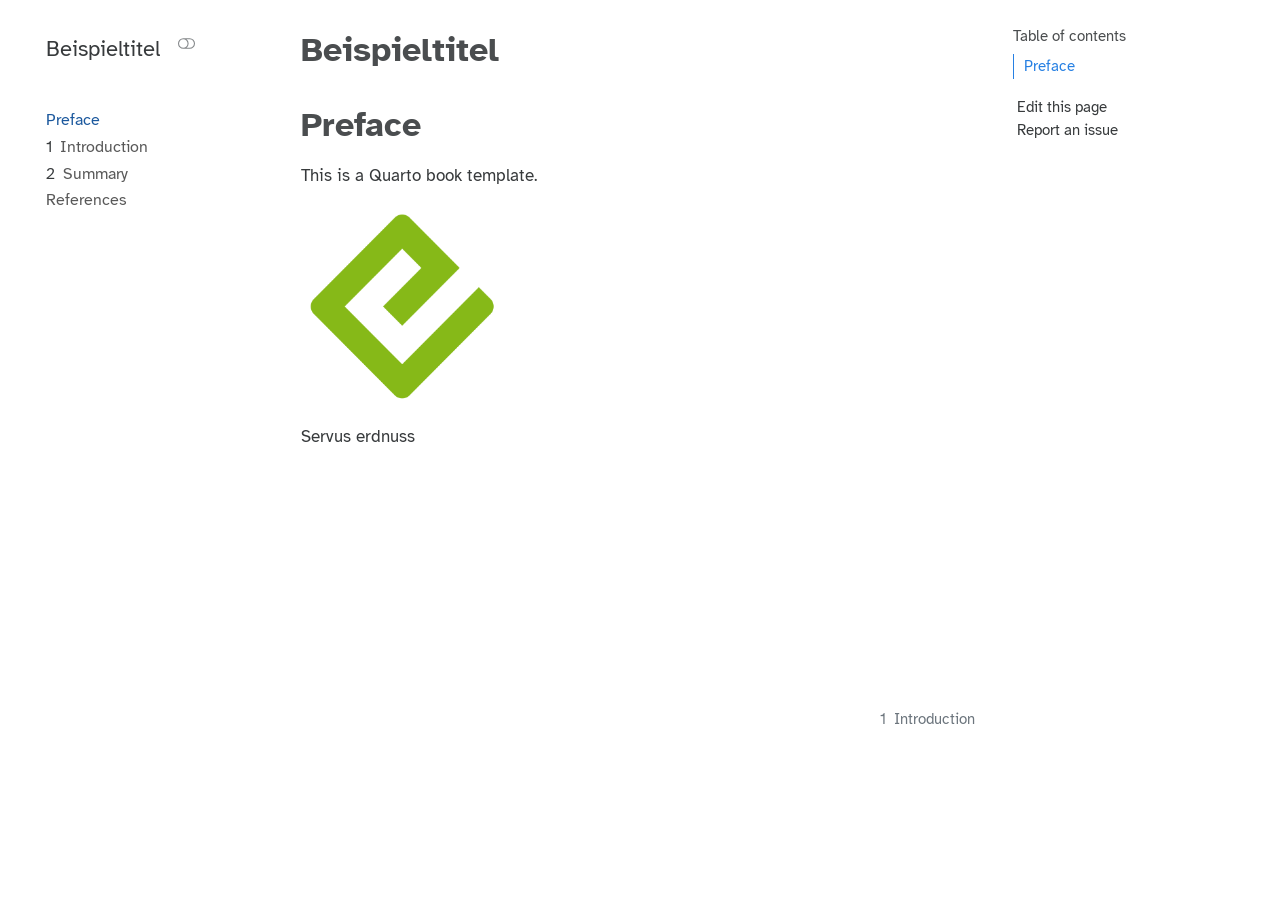
==== index.html @ 19c323f2 "Built site for gh-pages" ====
<!DOCTYPE html>
<html xmlns="http://www.w3.org/1999/xhtml" lang="en" xml:lang="en"><head>

<meta charset="utf-8">
<meta name="generator" content="quarto-1.3.450">

<meta name="viewport" content="width=device-width, initial-scale=1.0, user-scalable=yes">


<title>Beispieltitel</title>
<style>
code{white-space: pre-wrap;}
span.smallcaps{font-variant: small-caps;}
div.columns{display: flex; gap: min(4vw, 1.5em);}
div.column{flex: auto; overflow-x: auto;}
div.hanging-indent{margin-left: 1.5em; text-indent: -1.5em;}
ul.task-list{list-style: none;}
ul.task-list li input[type="checkbox"] {
  width: 0.8em;
  margin: 0 0.8em 0.2em -1em; /* quarto-specific, see https://github.com/quarto-dev/quarto-cli/issues/4556 */ 
  vertical-align: middle;
}
</style>


<script src="site_libs/quarto-nav/quarto-nav.js"></script>
<script src="site_libs/quarto-nav/headroom.min.js"></script>
<script src="site_libs/clipboard/clipboard.min.js"></script>
<script src="site_libs/quarto-search/autocomplete.umd.js"></script>
<script src="site_libs/quarto-search/fuse.min.js"></script>
<script src="site_libs/quarto-search/quarto-search.js"></script>
<meta name="quarto:offset" content="./">
<link href="./intro.html" rel="next">
<link href=".//images/logo.png" rel="icon" type="image/png">
<script src="site_libs/quarto-html/quarto.js"></script>
<script src="site_libs/quarto-html/popper.min.js"></script>
<script src="site_libs/quarto-html/tippy.umd.min.js"></script>
<script src="site_libs/quarto-html/anchor.min.js"></script>
<link href="site_libs/quarto-html/tippy.css" rel="stylesheet">
<link href="site_libs/quarto-html/quarto-syntax-highlighting.css" rel="stylesheet" class="quarto-color-scheme" id="quarto-text-highlighting-styles">
<link href="site_libs/quarto-html/quarto-syntax-highlighting-dark.css" rel="prefetch" class="quarto-color-scheme quarto-color-alternate" id="quarto-text-highlighting-styles">
<script src="site_libs/bootstrap/bootstrap.min.js"></script>
<link href="site_libs/bootstrap/bootstrap-icons.css" rel="stylesheet">
<link href="site_libs/bootstrap/bootstrap.min.css" rel="stylesheet" class="quarto-color-scheme" id="quarto-bootstrap" data-mode="light">
<link href="site_libs/bootstrap/bootstrap-dark.min.css" rel="prefetch" class="quarto-color-scheme quarto-color-alternate" id="quarto-bootstrap" data-mode="dark">
<script id="quarto-search-options" type="application/json">{
  "location": "sidebar",
  "copy-button": false,
  "collapse-after": 3,
  "panel-placement": "start",
  "type": "overlay",
  "limit": 20,
  "language": {
    "search-no-results-text": "No results",
    "search-matching-documents-text": "matching documents",
    "search-copy-link-title": "Copy link to search",
    "search-hide-matches-text": "Hide additional matches",
    "search-more-match-text": "more match in this document",
    "search-more-matches-text": "more matches in this document",
    "search-clear-button-title": "Clear",
    "search-detached-cancel-button-title": "Cancel",
    "search-submit-button-title": "Submit",
    "search-label": "Search"
  }
}</script>


<meta property="og:title" content="Beispieltitel">
<meta property="og:description" content="">
<meta property="og:image" content="https://laurenzbrahner.github.io/DST-Documentation/images/logo.png">
<meta property="og:site-name" content="Beispieltitel">
<meta property="og:image:height" content="1185">
<meta property="og:image:width" content="1196">
</head>

<body class="nav-sidebar floating">

<div id="quarto-search-results"></div>
  <header id="quarto-header" class="headroom fixed-top">
  <nav class="quarto-secondary-nav">
    <div class="container-fluid d-flex">
      <button type="button" class="quarto-btn-toggle btn" data-bs-toggle="collapse" data-bs-target="#quarto-sidebar,#quarto-sidebar-glass" aria-controls="quarto-sidebar" aria-expanded="false" aria-label="Toggle sidebar navigation" onclick="if (window.quartoToggleHeadroom) { window.quartoToggleHeadroom(); }">
        <i class="bi bi-layout-text-sidebar-reverse"></i>
      </button>
      <nav class="quarto-page-breadcrumbs" aria-label="breadcrumb"><ol class="breadcrumb"><li class="breadcrumb-item"><a href="./index.html">Preface</a></li></ol></nav>
      <a class="flex-grow-1" role="button" data-bs-toggle="collapse" data-bs-target="#quarto-sidebar,#quarto-sidebar-glass" aria-controls="quarto-sidebar" aria-expanded="false" aria-label="Toggle sidebar navigation" onclick="if (window.quartoToggleHeadroom) { window.quartoToggleHeadroom(); }">      
      </a>
      <button type="button" class="btn quarto-search-button" aria-label="" onclick="window.quartoOpenSearch();">
        <i class="bi bi-search"></i>
      </button>
    </div>
  </nav>
</header>
<!-- content -->
<div id="quarto-content" class="quarto-container page-columns page-rows-contents page-layout-article">
<!-- sidebar -->
  <nav id="quarto-sidebar" class="sidebar collapse collapse-horizontal sidebar-navigation floating overflow-auto">
    <div class="pt-lg-2 mt-2 text-left sidebar-header">
    <div class="sidebar-title mb-0 py-0">
      <a href="./">Beispieltitel</a> 
        <div class="sidebar-tools-main">
    <a href="https://github.com/laurenzbrahner/DST-Documentation" rel="" title="Source Code" class="quarto-navigation-tool px-1" aria-label="Source Code"><i class="bi bi-github"></i></a>
  <a href="" class="quarto-color-scheme-toggle quarto-navigation-tool  px-1" onclick="window.quartoToggleColorScheme(); return false;" title="Toggle dark mode"><i class="bi"></i></a>
</div>
    </div>
      </div>
        <div class="mt-2 flex-shrink-0 align-items-center">
        <div class="sidebar-search">
        <div id="quarto-search" class="" title="Search"></div>
        </div>
        </div>
    <div class="sidebar-menu-container"> 
    <ul class="list-unstyled mt-1">
        <li class="sidebar-item">
  <div class="sidebar-item-container"> 
  <a href="./index.html" class="sidebar-item-text sidebar-link active">
 <span class="menu-text">Preface</span></a>
  </div>
</li>
        <li class="sidebar-item">
  <div class="sidebar-item-container"> 
  <a href="./intro.html" class="sidebar-item-text sidebar-link">
 <span class="menu-text"><span class="chapter-number">1</span>&nbsp; <span class="chapter-title">Introduction</span></span></a>
  </div>
</li>
        <li class="sidebar-item">
  <div class="sidebar-item-container"> 
  <a href="./summary.html" class="sidebar-item-text sidebar-link">
 <span class="menu-text"><span class="chapter-number">2</span>&nbsp; <span class="chapter-title">Summary</span></span></a>
  </div>
</li>
        <li class="sidebar-item">
  <div class="sidebar-item-container"> 
  <a href="./references.html" class="sidebar-item-text sidebar-link">
 <span class="menu-text">References</span></a>
  </div>
</li>
    </ul>
    </div>
</nav>
<div id="quarto-sidebar-glass" data-bs-toggle="collapse" data-bs-target="#quarto-sidebar,#quarto-sidebar-glass"></div>
<!-- margin-sidebar -->
    <div id="quarto-margin-sidebar" class="sidebar margin-sidebar">
        <nav id="TOC" role="doc-toc" class="toc-active">
    <h2 id="toc-title">Table of contents</h2>
   
  <ul>
  <li><a href="#preface" id="toc-preface" class="nav-link active" data-scroll-target="#preface">Preface</a></li>
  </ul>
<div class="toc-actions"><div><i class="bi bi-github"></i></div><div class="action-links"><p><a href="https://github.com/laurenzbrahner/DST-Documentation/edit/main/index.qmd" class="toc-action">Edit this page</a></p><p><a href="https://github.com/laurenzbrahner/DST-Documentation/issues/new" class="toc-action">Report an issue</a></p></div></div></nav>
    </div>
<!-- main -->
<main class="content" id="quarto-document-content">

<header id="title-block-header" class="quarto-title-block default">
<div class="quarto-title">
<h1 class="title">Beispieltitel</h1>
</div>



<div class="quarto-title-meta">

    
  
    
  </div>
  

</header>

<section id="preface" class="level1 unnumbered">
<h1 class="unnumbered">Preface</h1>
<p>This is a Quarto book template.</p>
<p><img src="images/logo.png" class="img-fluid" style="width:30.0%"></p>
<p>Servus erdnuss</p>


</section>

</main> <!-- /main -->
<script id="quarto-html-after-body" type="application/javascript">
window.document.addEventListener("DOMContentLoaded", function (event) {
  const toggleBodyColorMode = (bsSheetEl) => {
    const mode = bsSheetEl.getAttribute("data-mode");
    const bodyEl = window.document.querySelector("body");
    if (mode === "dark") {
      bodyEl.classList.add("quarto-dark");
      bodyEl.classList.remove("quarto-light");
    } else {
      bodyEl.classList.add("quarto-light");
      bodyEl.classList.remove("quarto-dark");
    }
  }
  const toggleBodyColorPrimary = () => {
    const bsSheetEl = window.document.querySelector("link#quarto-bootstrap");
    if (bsSheetEl) {
      toggleBodyColorMode(bsSheetEl);
    }
  }
  toggleBodyColorPrimary();  
  const disableStylesheet = (stylesheets) => {
    for (let i=0; i < stylesheets.length; i++) {
      const stylesheet = stylesheets[i];
      stylesheet.rel = 'prefetch';
    }
  }
  const enableStylesheet = (stylesheets) => {
    for (let i=0; i < stylesheets.length; i++) {
      const stylesheet = stylesheets[i];
      stylesheet.rel = 'stylesheet';
    }
  }
  const manageTransitions = (selector, allowTransitions) => {
    const els = window.document.querySelectorAll(selector);
    for (let i=0; i < els.length; i++) {
      const el = els[i];
      if (allowTransitions) {
        el.classList.remove('notransition');
      } else {
        el.classList.add('notransition');
      }
    }
  }
  const toggleColorMode = (alternate) => {
    // Switch the stylesheets
    const alternateStylesheets = window.document.querySelectorAll('link.quarto-color-scheme.quarto-color-alternate');
    manageTransitions('#quarto-margin-sidebar .nav-link', false);
    if (alternate) {
      enableStylesheet(alternateStylesheets);
      for (const sheetNode of alternateStylesheets) {
        if (sheetNode.id === "quarto-bootstrap") {
          toggleBodyColorMode(sheetNode);
        }
      }
    } else {
      disableStylesheet(alternateStylesheets);
      toggleBodyColorPrimary();
    }
    manageTransitions('#quarto-margin-sidebar .nav-link', true);
    // Switch the toggles
    const toggles = window.document.querySelectorAll('.quarto-color-scheme-toggle');
    for (let i=0; i < toggles.length; i++) {
      const toggle = toggles[i];
      if (toggle) {
        if (alternate) {
          toggle.classList.add("alternate");     
        } else {
          toggle.classList.remove("alternate");
        }
      }
    }
    // Hack to workaround the fact that safari doesn't
    // properly recolor the scrollbar when toggling (#1455)
    if (navigator.userAgent.indexOf('Safari') > 0 && navigator.userAgent.indexOf('Chrome') == -1) {
      manageTransitions("body", false);
      window.scrollTo(0, 1);
      setTimeout(() => {
        window.scrollTo(0, 0);
        manageTransitions("body", true);
      }, 40);  
    }
  }
  const isFileUrl = () => { 
    return window.location.protocol === 'file:';
  }
  const hasAlternateSentinel = () => {  
    let styleSentinel = getColorSchemeSentinel();
    if (styleSentinel !== null) {
      return styleSentinel === "alternate";
    } else {
      return false;
    }
  }
  const setStyleSentinel = (alternate) => {
    const value = alternate ? "alternate" : "default";
    if (!isFileUrl()) {
      window.localStorage.setItem("quarto-color-scheme", value);
    } else {
      localAlternateSentinel = value;
    }
  }
  const getColorSchemeSentinel = () => {
    if (!isFileUrl()) {
      const storageValue = window.localStorage.getItem("quarto-color-scheme");
      return storageValue != null ? storageValue : localAlternateSentinel;
    } else {
      return localAlternateSentinel;
    }
  }
  let localAlternateSentinel = 'default';
  // Dark / light mode switch
  window.quartoToggleColorScheme = () => {
    // Read the current dark / light value 
    let toAlternate = !hasAlternateSentinel();
    toggleColorMode(toAlternate);
    setStyleSentinel(toAlternate);
  };
  // Ensure there is a toggle, if there isn't float one in the top right
  if (window.document.querySelector('.quarto-color-scheme-toggle') === null) {
    const a = window.document.createElement('a');
    a.classList.add('top-right');
    a.classList.add('quarto-color-scheme-toggle');
    a.href = "";
    a.onclick = function() { try { window.quartoToggleColorScheme(); } catch {} return false; };
    const i = window.document.createElement("i");
    i.classList.add('bi');
    a.appendChild(i);
    window.document.body.appendChild(a);
  }
  // Switch to dark mode if need be
  if (hasAlternateSentinel()) {
    toggleColorMode(true);
  } else {
    toggleColorMode(false);
  }
  const icon = "";
  const anchorJS = new window.AnchorJS();
  anchorJS.options = {
    placement: 'right',
    icon: icon
  };
  anchorJS.add('.anchored');
  const isCodeAnnotation = (el) => {
    for (const clz of el.classList) {
      if (clz.startsWith('code-annotation-')) {                     
        return true;
      }
    }
    return false;
  }
  const clipboard = new window.ClipboardJS('.code-copy-button', {
    text: function(trigger) {
      const codeEl = trigger.previousElementSibling.cloneNode(true);
      for (const childEl of codeEl.children) {
        if (isCodeAnnotation(childEl)) {
          childEl.remove();
        }
      }
      return codeEl.innerText;
    }
  });
  clipboard.on('success', function(e) {
    // button target
    const button = e.trigger;
    // don't keep focus
    button.blur();
    // flash "checked"
    button.classList.add('code-copy-button-checked');
    var currentTitle = button.getAttribute("title");
    button.setAttribute("title", "Copied!");
    let tooltip;
    if (window.bootstrap) {
      button.setAttribute("data-bs-toggle", "tooltip");
      button.setAttribute("data-bs-placement", "left");
      button.setAttribute("data-bs-title", "Copied!");
      tooltip = new bootstrap.Tooltip(button, 
        { trigger: "manual", 
          customClass: "code-copy-button-tooltip",
          offset: [0, -8]});
      tooltip.show();    
    }
    setTimeout(function() {
      if (tooltip) {
        tooltip.hide();
        button.removeAttribute("data-bs-title");
        button.removeAttribute("data-bs-toggle");
        button.removeAttribute("data-bs-placement");
      }
      button.setAttribute("title", currentTitle);
      button.classList.remove('code-copy-button-checked');
    }, 1000);
    // clear code selection
    e.clearSelection();
  });
  function tippyHover(el, contentFn) {
    const config = {
      allowHTML: true,
      content: contentFn,
      maxWidth: 500,
      delay: 100,
      arrow: false,
      appendTo: function(el) {
          return el.parentElement;
      },
      interactive: true,
      interactiveBorder: 10,
      theme: 'quarto',
      placement: 'bottom-start'
    };
    window.tippy(el, config); 
  }
  const noterefs = window.document.querySelectorAll('a[role="doc-noteref"]');
  for (var i=0; i<noterefs.length; i++) {
    const ref = noterefs[i];
    tippyHover(ref, function() {
      // use id or data attribute instead here
      let href = ref.getAttribute('data-footnote-href') || ref.getAttribute('href');
      try { href = new URL(href).hash; } catch {}
      const id = href.replace(/^#\/?/, "");
      const note = window.document.getElementById(id);
      return note.innerHTML;
    });
  }
      let selectedAnnoteEl;
      const selectorForAnnotation = ( cell, annotation) => {
        let cellAttr = 'data-code-cell="' + cell + '"';
        let lineAttr = 'data-code-annotation="' +  annotation + '"';
        const selector = 'span[' + cellAttr + '][' + lineAttr + ']';
        return selector;
      }
      const selectCodeLines = (annoteEl) => {
        const doc = window.document;
        const targetCell = annoteEl.getAttribute("data-target-cell");
        const targetAnnotation = annoteEl.getAttribute("data-target-annotation");
        const annoteSpan = window.document.querySelector(selectorForAnnotation(targetCell, targetAnnotation));
        const lines = annoteSpan.getAttribute("data-code-lines").split(",");
        const lineIds = lines.map((line) => {
          return targetCell + "-" + line;
        })
        let top = null;
        let height = null;
        let parent = null;
        if (lineIds.length > 0) {
            //compute the position of the single el (top and bottom and make a div)
            const el = window.document.getElementById(lineIds[0]);
            top = el.offsetTop;
            height = el.offsetHeight;
            parent = el.parentElement.parentElement;
          if (lineIds.length > 1) {
            const lastEl = window.document.getElementById(lineIds[lineIds.length - 1]);
            const bottom = lastEl.offsetTop + lastEl.offsetHeight;
            height = bottom - top;
          }
          if (top !== null && height !== null && parent !== null) {
            // cook up a div (if necessary) and position it 
            let div = window.document.getElementById("code-annotation-line-highlight");
            if (div === null) {
              div = window.document.createElement("div");
              div.setAttribute("id", "code-annotation-line-highlight");
              div.style.position = 'absolute';
              parent.appendChild(div);
            }
            div.style.top = top - 2 + "px";
            div.style.height = height + 4 + "px";
            let gutterDiv = window.document.getElementById("code-annotation-line-highlight-gutter");
            if (gutterDiv === null) {
              gutterDiv = window.document.createElement("div");
              gutterDiv.setAttribute("id", "code-annotation-line-highlight-gutter");
              gutterDiv.style.position = 'absolute';
              const codeCell = window.document.getElementById(targetCell);
              const gutter = codeCell.querySelector('.code-annotation-gutter');
              gutter.appendChild(gutterDiv);
            }
            gutterDiv.style.top = top - 2 + "px";
            gutterDiv.style.height = height + 4 + "px";
          }
          selectedAnnoteEl = annoteEl;
        }
      };
      const unselectCodeLines = () => {
        const elementsIds = ["code-annotation-line-highlight", "code-annotation-line-highlight-gutter"];
        elementsIds.forEach((elId) => {
          const div = window.document.getElementById(elId);
          if (div) {
            div.remove();
          }
        });
        selectedAnnoteEl = undefined;
      };
      // Attach click handler to the DT
      const annoteDls = window.document.querySelectorAll('dt[data-target-cell]');
      for (const annoteDlNode of annoteDls) {
        annoteDlNode.addEventListener('click', (event) => {
          const clickedEl = event.target;
          if (clickedEl !== selectedAnnoteEl) {
            unselectCodeLines();
            const activeEl = window.document.querySelector('dt[data-target-cell].code-annotation-active');
            if (activeEl) {
              activeEl.classList.remove('code-annotation-active');
            }
            selectCodeLines(clickedEl);
            clickedEl.classList.add('code-annotation-active');
          } else {
            // Unselect the line
            unselectCodeLines();
            clickedEl.classList.remove('code-annotation-active');
          }
        });
      }
  const findCites = (el) => {
    const parentEl = el.parentElement;
    if (parentEl) {
      const cites = parentEl.dataset.cites;
      if (cites) {
        return {
          el,
          cites: cites.split(' ')
        };
      } else {
        return findCites(el.parentElement)
      }
    } else {
      return undefined;
    }
  };
  var bibliorefs = window.document.querySelectorAll('a[role="doc-biblioref"]');
  for (var i=0; i<bibliorefs.length; i++) {
    const ref = bibliorefs[i];
    const citeInfo = findCites(ref);
    if (citeInfo) {
      tippyHover(citeInfo.el, function() {
        var popup = window.document.createElement('div');
        citeInfo.cites.forEach(function(cite) {
          var citeDiv = window.document.createElement('div');
          citeDiv.classList.add('hanging-indent');
          citeDiv.classList.add('csl-entry');
          var biblioDiv = window.document.getElementById('ref-' + cite);
          if (biblioDiv) {
            citeDiv.innerHTML = biblioDiv.innerHTML;
          }
          popup.appendChild(citeDiv);
        });
        return popup.innerHTML;
      });
    }
  }
});
</script>
<nav class="page-navigation">
  <div class="nav-page nav-page-previous">
  </div>
  <div class="nav-page nav-page-next">
      <a href="./intro.html" class="pagination-link">
        <span class="nav-page-text"><span class="chapter-number">1</span>&nbsp; <span class="chapter-title">Introduction</span></span> <i class="bi bi-arrow-right-short"></i>
      </a>
  </div>
</nav>
</div> <!-- /content -->



</body></html>
---- site_libs/quarto-html/tippy.css ----
.tippy-box[data-animation=fade][data-state=hidden]{opacity:0}[data-tippy-root]{max-width:calc(100vw - 10px)}.tippy-box{position:relative;background-color:#333;color:#fff;border-radius:4px;font-size:14px;line-height:1.4;white-space:normal;outline:0;transition-property:transform,visibility,opacity}.tippy-box[data-placement^=top]>.tippy-arrow{bottom:0}.tippy-box[data-placement^=top]>.tippy-arrow:before{bottom:-7px;left:0;border-width:8px 8px 0;border-top-color:initial;transform-origin:center top}.tippy-box[data-placement^=bottom]>.tippy-arrow{top:0}.tippy-box[data-placement^=bottom]>.tippy-arrow:before{top:-7px;left:0;border-width:0 8px 8px;border-bottom-color:initial;transform-origin:center bottom}.tippy-box[data-placement^=left]>.tippy-arrow{right:0}.tippy-box[data-placement^=left]>.tippy-arrow:before{border-width:8px 0 8px 8px;border-left-color:initial;right:-7px;transform-origin:center left}.tippy-box[data-placement^=right]>.tippy-arrow{left:0}.tippy-box[data-placement^=right]>.tippy-arrow:before{left:-7px;border-width:8px 8px 8px 0;border-right-color:initial;transform-origin:center right}.tippy-box[data-inertia][data-state=visible]{transition-timing-function:cubic-bezier(.54,1.5,.38,1.11)}.tippy-arrow{width:16px;height:16px;color:#333}.tippy-arrow:before{content:"";position:absolute;border-color:transparent;border-style:solid}.tippy-content{position:relative;padding:5px 9px;z-index:1}
---- site_libs/quarto-html/quarto-syntax-highlighting.css ----
/* quarto syntax highlight colors */
:root {
  --quarto-hl-ot-color: #003B4F;
  --quarto-hl-at-color: #657422;
  --quarto-hl-ss-color: #20794D;
  --quarto-hl-an-color: #5E5E5E;
  --quarto-hl-fu-color: #4758AB;
  --quarto-hl-st-color: #20794D;
  --quarto-hl-cf-color: #003B4F;
  --quarto-hl-op-color: #5E5E5E;
  --quarto-hl-er-color: #AD0000;
  --quarto-hl-bn-color: #AD0000;
  --quarto-hl-al-color: #AD0000;
  --quarto-hl-va-color: #111111;
  --quarto-hl-bu-color: inherit;
  --quarto-hl-ex-color: inherit;
  --quarto-hl-pp-color: #AD0000;
  --quarto-hl-in-color: #5E5E5E;
  --quarto-hl-vs-color: #20794D;
  --quarto-hl-wa-color: #5E5E5E;
  --quarto-hl-do-color: #5E5E5E;
  --quarto-hl-im-color: #00769E;
  --quarto-hl-ch-color: #20794D;
  --quarto-hl-dt-color: #AD0000;
  --quarto-hl-fl-color: #AD0000;
  --quarto-hl-co-color: #5E5E5E;
  --quarto-hl-cv-color: #5E5E5E;
  --quarto-hl-cn-color: #8f5902;
  --quarto-hl-sc-color: #5E5E5E;
  --quarto-hl-dv-color: #AD0000;
  --quarto-hl-kw-color: #003B4F;
}

/* other quarto variables */
:root {
  --quarto-font-monospace: SFMono-Regular, Menlo, Monaco, Consolas, "Liberation Mono", "Courier New", monospace;
}

pre > code.sourceCode > span {
  color: #003B4F;
}

code span {
  color: #003B4F;
}

code.sourceCode > span {
  color: #003B4F;
}

div.sourceCode,
div.sourceCode pre.sourceCode {
  color: #003B4F;
}

code span.ot {
  color: #003B4F;
  font-style: inherit;
}

code span.at {
  color: #657422;
  font-style: inherit;
}

code span.ss {
  color: #20794D;
  font-style: inherit;
}

code span.an {
  color: #5E5E5E;
  font-style: inherit;
}

code span.fu {
  color: #4758AB;
  font-style: inherit;
}

code span.st {
  color: #20794D;
  font-style: inherit;
}

code span.cf {
  color: #003B4F;
  font-style: inherit;
}

code span.op {
  color: #5E5E5E;
  font-style: inherit;
}

code span.er {
  color: #AD0000;
  font-style: inherit;
}

code span.bn {
  color: #AD0000;
  font-style: inherit;
}

code span.al {
  color: #AD0000;
  font-style: inherit;
}

code span.va {
  color: #111111;
  font-style: inherit;
}

code span.bu {
  font-style: inherit;
}

code span.ex {
  font-style: inherit;
}

code span.pp {
  color: #AD0000;
  font-style: inherit;
}

code span.in {
  color: #5E5E5E;
  font-style: inherit;
}

code span.vs {
  color: #20794D;
  font-style: inherit;
}

code span.wa {
  color: #5E5E5E;
  font-style: italic;
}

code span.do {
  color: #5E5E5E;
  font-style: italic;
}

code span.im {
  color: #00769E;
  font-style: inherit;
}

code span.ch {
  color: #20794D;
  font-style: inherit;
}

code span.dt {
  color: #AD0000;
  font-style: inherit;
}

code span.fl {
  color: #AD0000;
  font-style: inherit;
}

code span.co {
  color: #5E5E5E;
  font-style: inherit;
}

code span.cv {
  color: #5E5E5E;
  font-style: italic;
}

code span.cn {
  color: #8f5902;
  font-style: inherit;
}

code span.sc {
  color: #5E5E5E;
  font-style: inherit;
}

code span.dv {
  color: #AD0000;
  font-style: inherit;
}

code span.kw {
  color: #003B4F;
  font-style: inherit;
}

.prevent-inlining {
  content: "</";
}

/*# sourceMappingURL=debc5d5d77c3f9108843748ff7464032.css.map */
---- site_libs/quarto-html/quarto-syntax-highlighting-dark.css ----
/* quarto syntax highlight colors */
:root {
  --quarto-hl-al-color: #f07178;
  --quarto-hl-an-color: #d4d0ab;
  --quarto-hl-at-color: #00e0e0;
  --quarto-hl-bn-color: #d4d0ab;
  --quarto-hl-bu-color: #abe338;
  --quarto-hl-ch-color: #abe338;
  --quarto-hl-co-color: #f8f8f2;
  --quarto-hl-cv-color: #ffd700;
  --quarto-hl-cn-color: #ffd700;
  --quarto-hl-cf-color: #ffa07a;
  --quarto-hl-dt-color: #ffa07a;
  --quarto-hl-dv-color: #d4d0ab;
  --quarto-hl-do-color: #f8f8f2;
  --quarto-hl-er-color: #f07178;
  --quarto-hl-ex-color: #00e0e0;
  --quarto-hl-fl-color: #d4d0ab;
  --quarto-hl-fu-color: #ffa07a;
  --quarto-hl-im-color: #abe338;
  --quarto-hl-in-color: #d4d0ab;
  --quarto-hl-kw-color: #ffa07a;
  --quarto-hl-op-color: #ffa07a;
  --quarto-hl-ot-color: #00e0e0;
  --quarto-hl-pp-color: #dcc6e0;
  --quarto-hl-re-color: #00e0e0;
  --quarto-hl-sc-color: #abe338;
  --quarto-hl-ss-color: #abe338;
  --quarto-hl-st-color: #abe338;
  --quarto-hl-va-color: #00e0e0;
  --quarto-hl-vs-color: #abe338;
  --quarto-hl-wa-color: #dcc6e0;
}

/* other quarto variables */
:root {
  --quarto-font-monospace: SFMono-Regular, Menlo, Monaco, Consolas, "Liberation Mono", "Courier New", monospace;
}

code span.al {
  background-color: #2a0f15;
  font-weight: bold;
  color: #f07178;
}

code span.an {
  color: #d4d0ab;
}

code span.at {
  color: #00e0e0;
}

code span.bn {
  color: #d4d0ab;
}

code span.bu {
  color: #abe338;
}

code span.ch {
  color: #abe338;
}

code span.co {
  font-style: italic;
  color: #f8f8f2;
}

code span.cv {
  color: #ffd700;
}

code span.cn {
  color: #ffd700;
}

code span.cf {
  font-weight: bold;
  color: #ffa07a;
}

code span.dt {
  color: #ffa07a;
}

code span.dv {
  color: #d4d0ab;
}

code span.do {
  color: #f8f8f2;
}

code span.er {
  color: #f07178;
  text-decoration: underline;
}

code span.ex {
  font-weight: bold;
  color: #00e0e0;
}

code span.fl {
  color: #d4d0ab;
}

code span.fu {
  color: #ffa07a;
}

code span.im {
  color: #abe338;
}

code span.in {
  color: #d4d0ab;
}

code span.kw {
  font-weight: bold;
  color: #ffa07a;
}

pre > code.sourceCode > span {
  color: #f8f8f2;
}

code span {
  color: #f8f8f2;
}

code.sourceCode > span {
  color: #f8f8f2;
}

div.sourceCode,
div.sourceCode pre.sourceCode {
  color: #f8f8f2;
}

code span.op {
  color: #ffa07a;
}

code span.ot {
  color: #00e0e0;
}

code span.pp {
  color: #dcc6e0;
}

code span.re {
  background-color: #f8f8f2;
  color: #00e0e0;
}

code span.sc {
  color: #abe338;
}

code span.ss {
  color: #abe338;
}

code span.st {
  color: #abe338;
}

code span.va {
  color: #00e0e0;
}

code span.vs {
  color: #abe338;
}

code span.wa {
  color: #dcc6e0;
}

.prevent-inlining {
  content: "</";
}

/*# sourceMappingURL=935a306eefa94366c21e1a970dddb765.css.map */
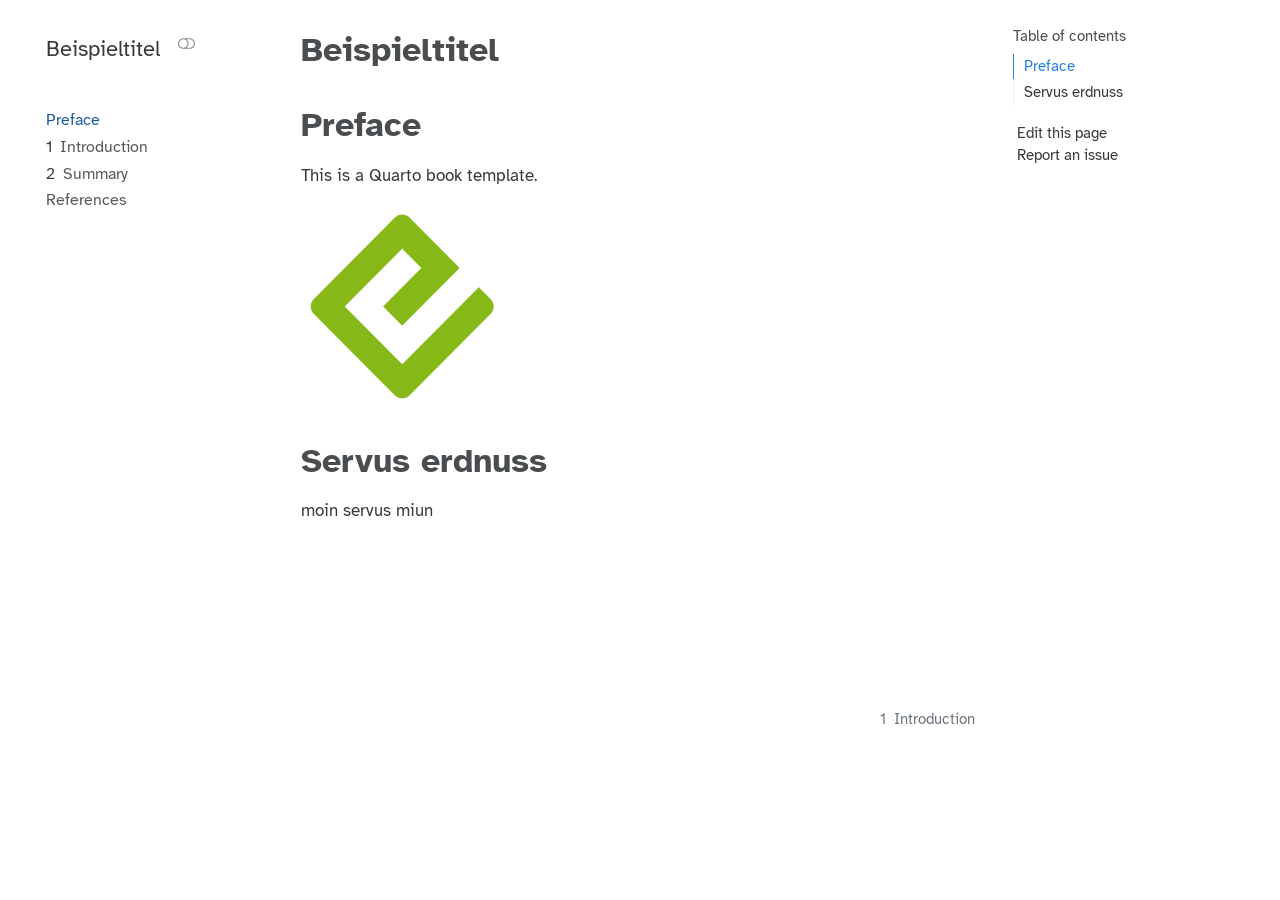
==== commit d8f420c8: "Built site for gh-pages" ====
--- a/index.html
+++ b/index.html
@@ -146,6 +146,7 @@
    
   <ul>
   <li><a href="#preface" id="toc-preface" class="nav-link active" data-scroll-target="#preface">Preface</a></li>
+  <li><a href="#servus-erdnuss" id="toc-servus-erdnuss" class="nav-link" data-scroll-target="#servus-erdnuss">Servus erdnuss</a></li>
   </ul>
 <div class="toc-actions"><div><i class="bi bi-github"></i></div><div class="action-links"><p><a href="https://github.com/laurenzbrahner/DST-Documentation/edit/main/index.qmd" class="toc-action">Edit this page</a></p><p><a href="https://github.com/laurenzbrahner/DST-Documentation/issues/new" class="toc-action">Report an issue</a></p></div></div></nav>
     </div>
@@ -173,7 +174,10 @@
 <h1 class="unnumbered">Preface</h1>
 <p>This is a Quarto book template.</p>
 <p><img src="images/logo.png" class="img-fluid" style="width:30.0%"></p>
-<p>Servus erdnuss</p>
+</section>
+<section id="servus-erdnuss" class="level1">
+<h1>Servus erdnuss</h1>
+<p>moin servus miun</p>
 
 
 </section>
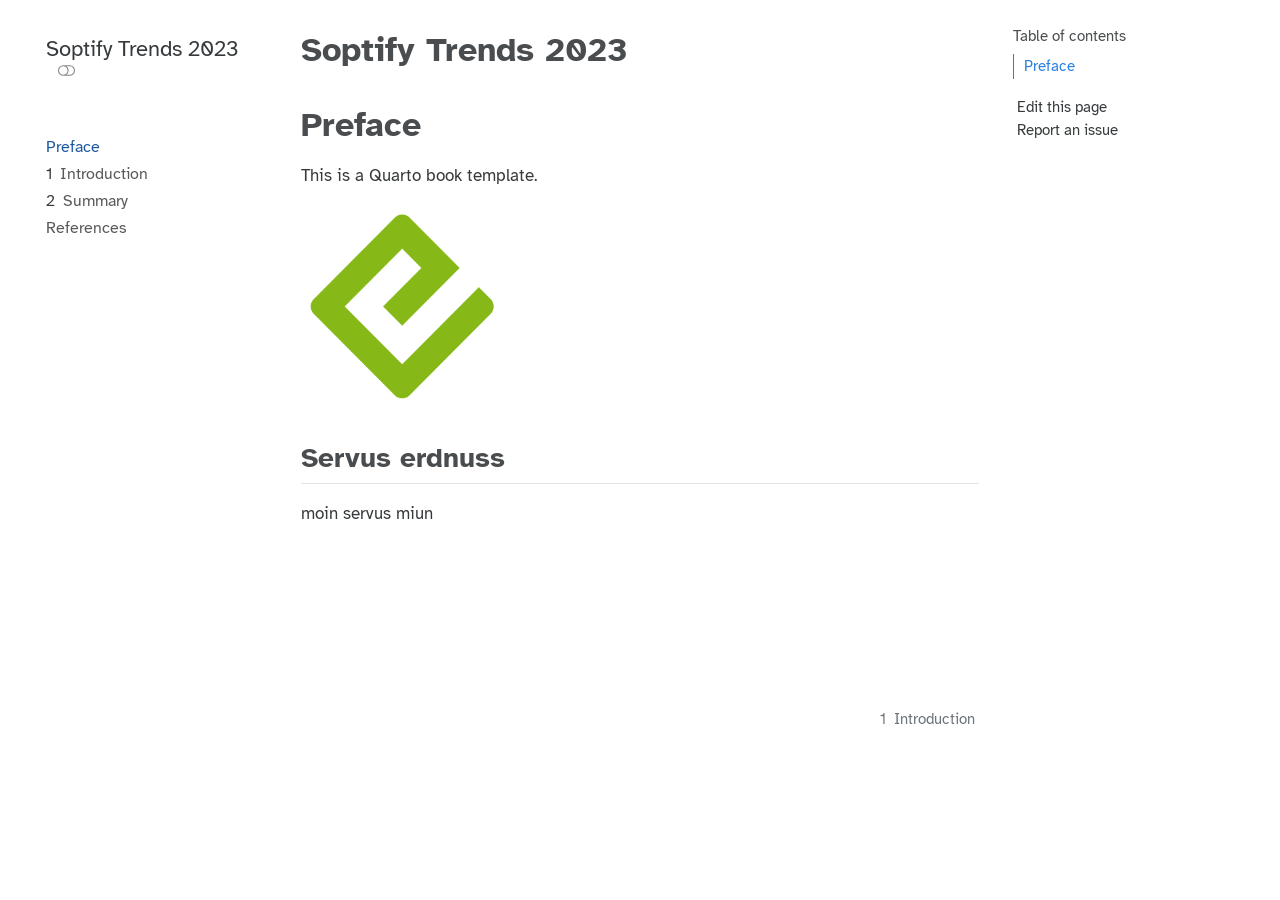
==== commit eb0ad591: "Built site for gh-pages" ====
--- a/index.html
+++ b/index.html
@@ -7,7 +7,7 @@
 <meta name="viewport" content="width=device-width, initial-scale=1.0, user-scalable=yes">
 
 
-<title>Beispieltitel</title>
+<title>Soptify Trends 2023</title>
 <style>
 code{white-space: pre-wrap;}
 span.smallcaps{font-variant: small-caps;}
@@ -65,10 +65,10 @@
 }</script>
 
 
-<meta property="og:title" content="Beispieltitel">
+<meta property="og:title" content="Soptify Trends 2023">
 <meta property="og:description" content="">
 <meta property="og:image" content="https://laurenzbrahner.github.io/DST-Documentation/images/logo.png">
-<meta property="og:site-name" content="Beispieltitel">
+<meta property="og:site-name" content="Soptify Trends 2023">
 <meta property="og:image:height" content="1185">
 <meta property="og:image:width" content="1196">
 </head>
@@ -97,7 +97,7 @@
   <nav id="quarto-sidebar" class="sidebar collapse collapse-horizontal sidebar-navigation floating overflow-auto">
     <div class="pt-lg-2 mt-2 text-left sidebar-header">
     <div class="sidebar-title mb-0 py-0">
-      <a href="./">Beispieltitel</a> 
+      <a href="./">Soptify Trends 2023</a> 
         <div class="sidebar-tools-main">
     <a href="https://github.com/laurenzbrahner/DST-Documentation" rel="" title="Source Code" class="quarto-navigation-tool px-1" aria-label="Source Code"><i class="bi bi-github"></i></a>
   <a href="" class="quarto-color-scheme-toggle quarto-navigation-tool  px-1" onclick="window.quartoToggleColorScheme(); return false;" title="Toggle dark mode"><i class="bi"></i></a>
@@ -145,8 +145,10 @@
     <h2 id="toc-title">Table of contents</h2>
    
   <ul>
-  <li><a href="#preface" id="toc-preface" class="nav-link active" data-scroll-target="#preface">Preface</a></li>
+  <li><a href="#preface" id="toc-preface" class="nav-link active" data-scroll-target="#preface">Preface</a>
+  <ul class="collapse">
   <li><a href="#servus-erdnuss" id="toc-servus-erdnuss" class="nav-link" data-scroll-target="#servus-erdnuss">Servus erdnuss</a></li>
+  </ul></li>
   </ul>
 <div class="toc-actions"><div><i class="bi bi-github"></i></div><div class="action-links"><p><a href="https://github.com/laurenzbrahner/DST-Documentation/edit/main/index.qmd" class="toc-action">Edit this page</a></p><p><a href="https://github.com/laurenzbrahner/DST-Documentation/issues/new" class="toc-action">Report an issue</a></p></div></div></nav>
     </div>
@@ -155,7 +157,7 @@
 
 <header id="title-block-header" class="quarto-title-block default">
 <div class="quarto-title">
-<h1 class="title">Beispieltitel</h1>
+<h1 class="title">Soptify Trends 2023</h1>
 </div>
 
 
@@ -174,12 +176,12 @@
 <h1 class="unnumbered">Preface</h1>
 <p>This is a Quarto book template.</p>
 <p><img src="images/logo.png" class="img-fluid" style="width:30.0%"></p>
+<section id="servus-erdnuss" class="level2">
+<h2 class="anchored" data-anchor-id="servus-erdnuss">Servus erdnuss</h2>
+<p>moin servus miun</p>
+
+
 </section>
-<section id="servus-erdnuss" class="level1">
-<h1>Servus erdnuss</h1>
-<p>moin servus miun</p>
-
-
 </section>
 
 </main> <!-- /main -->
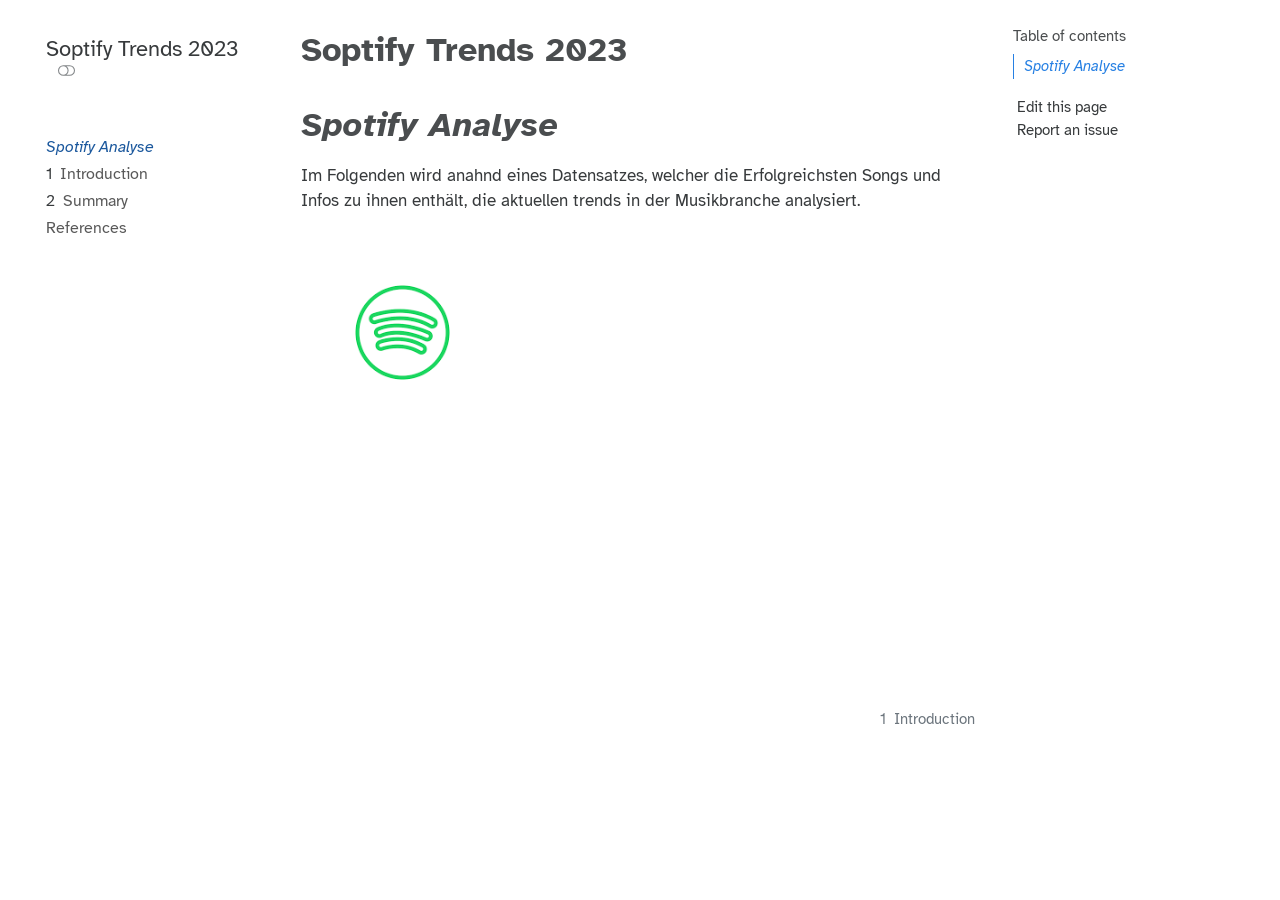
==== commit dcb4b5da: "Built site for gh-pages" ====
--- a/index.html
+++ b/index.html
@@ -67,10 +67,10 @@
 
 <meta property="og:title" content="Soptify Trends 2023">
 <meta property="og:description" content="">
-<meta property="og:image" content="https://laurenzbrahner.github.io/DST-Documentation/images/logo.png">
+<meta property="og:image" content="https://laurenzbrahner.github.io/DST-Documentation/images/spotify_logo.png">
 <meta property="og:site-name" content="Soptify Trends 2023">
-<meta property="og:image:height" content="1185">
-<meta property="og:image:width" content="1196">
+<meta property="og:image:height" content="225">
+<meta property="og:image:width" content="225">
 </head>
 
 <body class="nav-sidebar floating">
@@ -82,7 +82,7 @@
       <button type="button" class="quarto-btn-toggle btn" data-bs-toggle="collapse" data-bs-target="#quarto-sidebar,#quarto-sidebar-glass" aria-controls="quarto-sidebar" aria-expanded="false" aria-label="Toggle sidebar navigation" onclick="if (window.quartoToggleHeadroom) { window.quartoToggleHeadroom(); }">
         <i class="bi bi-layout-text-sidebar-reverse"></i>
       </button>
-      <nav class="quarto-page-breadcrumbs" aria-label="breadcrumb"><ol class="breadcrumb"><li class="breadcrumb-item"><a href="./index.html">Preface</a></li></ol></nav>
+      <nav class="quarto-page-breadcrumbs" aria-label="breadcrumb"><ol class="breadcrumb"><li class="breadcrumb-item"><a href="./index.html"><em>Spotify Analyse</em></a></li></ol></nav>
       <a class="flex-grow-1" role="button" data-bs-toggle="collapse" data-bs-target="#quarto-sidebar,#quarto-sidebar-glass" aria-controls="quarto-sidebar" aria-expanded="false" aria-label="Toggle sidebar navigation" onclick="if (window.quartoToggleHeadroom) { window.quartoToggleHeadroom(); }">      
       </a>
       <button type="button" class="btn quarto-search-button" aria-label="" onclick="window.quartoOpenSearch();">
@@ -114,7 +114,7 @@
         <li class="sidebar-item">
   <div class="sidebar-item-container"> 
   <a href="./index.html" class="sidebar-item-text sidebar-link active">
- <span class="menu-text">Preface</span></a>
+ <span class="menu-text"><em>Spotify Analyse</em></span></a>
   </div>
 </li>
         <li class="sidebar-item">
@@ -145,10 +145,7 @@
     <h2 id="toc-title">Table of contents</h2>
    
   <ul>
-  <li><a href="#preface" id="toc-preface" class="nav-link active" data-scroll-target="#preface">Preface</a>
-  <ul class="collapse">
-  <li><a href="#servus-erdnuss" id="toc-servus-erdnuss" class="nav-link" data-scroll-target="#servus-erdnuss">Servus erdnuss</a></li>
-  </ul></li>
+  <li><a href="#spotify-analyse" id="toc-spotify-analyse" class="nav-link active" data-scroll-target="#spotify-analyse"><em>Spotify Analyse</em></a></li>
   </ul>
 <div class="toc-actions"><div><i class="bi bi-github"></i></div><div class="action-links"><p><a href="https://github.com/laurenzbrahner/DST-Documentation/edit/main/index.qmd" class="toc-action">Edit this page</a></p><p><a href="https://github.com/laurenzbrahner/DST-Documentation/issues/new" class="toc-action">Report an issue</a></p></div></div></nav>
     </div>
@@ -172,16 +169,12 @@
 
 </header>
 
-<section id="preface" class="level1 unnumbered">
-<h1 class="unnumbered">Preface</h1>
-<p>This is a Quarto book template.</p>
-<p><img src="images/logo.png" class="img-fluid" style="width:30.0%"></p>
-<section id="servus-erdnuss" class="level2">
-<h2 class="anchored" data-anchor-id="servus-erdnuss">Servus erdnuss</h2>
-<p>moin servus miun</p>
-
-
-</section>
+<section id="spotify-analyse" class="level1 unnumbered">
+<h1 class="unnumbered"><em>Spotify Analyse</em></h1>
+<p>Im Folgenden wird anahnd eines Datensatzes, welcher die Erfolgreichsten Songs und Infos zu ihnen enthält, die aktuellen trends in der Musikbranche analysiert.</p>
+<p><img src="images/spotify_logo.png" class="img-fluid" style="width:30.0%"></p>
+
+
 </section>
 
 </main> <!-- /main -->
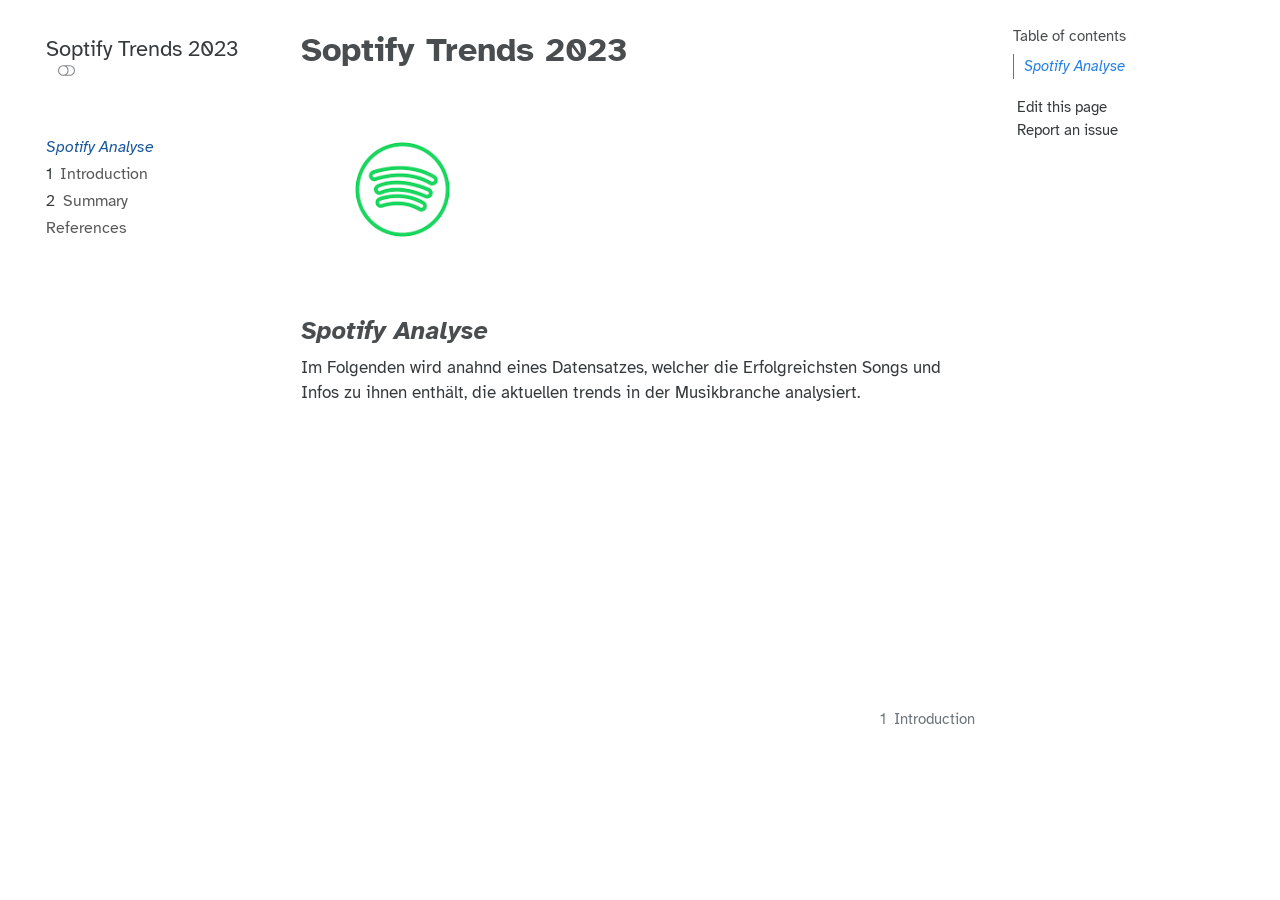
==== commit 173a90fd: "Built site for gh-pages" ====
--- a/index.html
+++ b/index.html
@@ -169,10 +169,10 @@
 
 </header>
 
-<section id="spotify-analyse" class="level1 unnumbered">
-<h1 class="unnumbered"><em>Spotify Analyse</em></h1>
+<p><img src="images/spotify_logo.png" class="img-fluid" style="width:30.0%"></p>
+<section id="spotify-analyse" class="level3 unnumbered">
+<h3 class="unnumbered anchored" data-anchor-id="spotify-analyse"><em>Spotify Analyse</em></h3>
 <p>Im Folgenden wird anahnd eines Datensatzes, welcher die Erfolgreichsten Songs und Infos zu ihnen enthält, die aktuellen trends in der Musikbranche analysiert.</p>
-<p><img src="images/spotify_logo.png" class="img-fluid" style="width:30.0%"></p>
 
 
 </section>
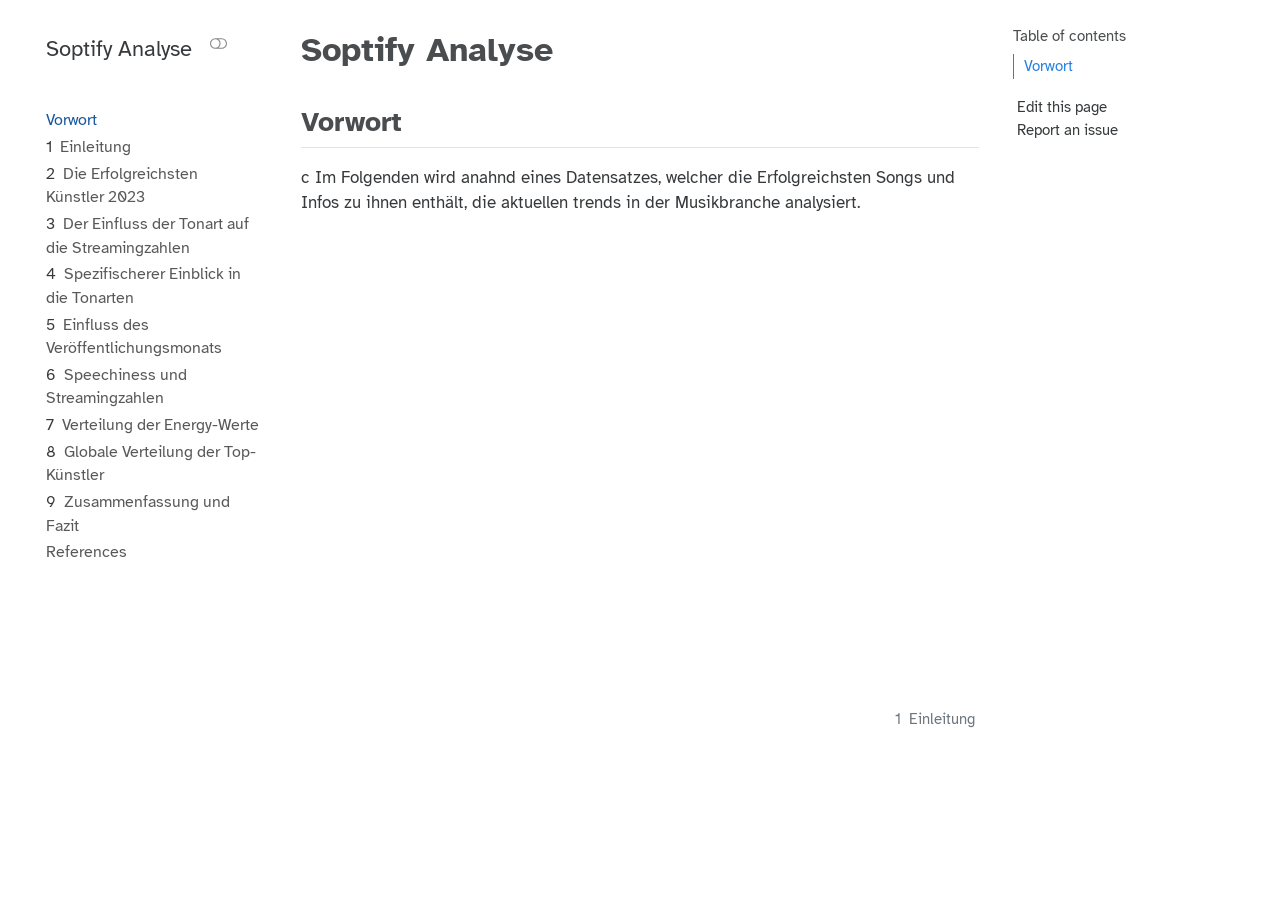
==== commit 4419bc13: "Built site for gh-pages" ====
--- a/index.html
+++ b/index.html
@@ -7,7 +7,7 @@
 <meta name="viewport" content="width=device-width, initial-scale=1.0, user-scalable=yes">
 
 
-<title>Soptify Trends 2023</title>
+<title>Soptify Analyse</title>
 <style>
 code{white-space: pre-wrap;}
 span.smallcaps{font-variant: small-caps;}
@@ -65,12 +65,9 @@
 }</script>
 
 
-<meta property="og:title" content="Soptify Trends 2023">
+<meta property="og:title" content="Soptify Analyse">
 <meta property="og:description" content="">
-<meta property="og:image" content="https://laurenzbrahner.github.io/DST-Documentation/images/spotify_logo.png">
-<meta property="og:site-name" content="Soptify Trends 2023">
-<meta property="og:image:height" content="225">
-<meta property="og:image:width" content="225">
+<meta property="og:site-name" content="Soptify Analyse">
 </head>
 
 <body class="nav-sidebar floating">
@@ -82,7 +79,7 @@
       <button type="button" class="quarto-btn-toggle btn" data-bs-toggle="collapse" data-bs-target="#quarto-sidebar,#quarto-sidebar-glass" aria-controls="quarto-sidebar" aria-expanded="false" aria-label="Toggle sidebar navigation" onclick="if (window.quartoToggleHeadroom) { window.quartoToggleHeadroom(); }">
         <i class="bi bi-layout-text-sidebar-reverse"></i>
       </button>
-      <nav class="quarto-page-breadcrumbs" aria-label="breadcrumb"><ol class="breadcrumb"><li class="breadcrumb-item"><a href="./index.html"><em>Spotify Analyse</em></a></li></ol></nav>
+      <nav class="quarto-page-breadcrumbs" aria-label="breadcrumb"><ol class="breadcrumb"><li class="breadcrumb-item"><a href="./index.html">Vorwort</a></li></ol></nav>
       <a class="flex-grow-1" role="button" data-bs-toggle="collapse" data-bs-target="#quarto-sidebar,#quarto-sidebar-glass" aria-controls="quarto-sidebar" aria-expanded="false" aria-label="Toggle sidebar navigation" onclick="if (window.quartoToggleHeadroom) { window.quartoToggleHeadroom(); }">      
       </a>
       <button type="button" class="btn quarto-search-button" aria-label="" onclick="window.quartoOpenSearch();">
@@ -97,7 +94,7 @@
   <nav id="quarto-sidebar" class="sidebar collapse collapse-horizontal sidebar-navigation floating overflow-auto">
     <div class="pt-lg-2 mt-2 text-left sidebar-header">
     <div class="sidebar-title mb-0 py-0">
-      <a href="./">Soptify Trends 2023</a> 
+      <a href="./">Soptify Analyse</a> 
         <div class="sidebar-tools-main">
     <a href="https://github.com/laurenzbrahner/DST-Documentation" rel="" title="Source Code" class="quarto-navigation-tool px-1" aria-label="Source Code"><i class="bi bi-github"></i></a>
   <a href="" class="quarto-color-scheme-toggle quarto-navigation-tool  px-1" onclick="window.quartoToggleColorScheme(); return false;" title="Toggle dark mode"><i class="bi"></i></a>
@@ -114,19 +111,61 @@
         <li class="sidebar-item">
   <div class="sidebar-item-container"> 
   <a href="./index.html" class="sidebar-item-text sidebar-link active">
- <span class="menu-text"><em>Spotify Analyse</em></span></a>
+ <span class="menu-text">Vorwort</span></a>
   </div>
 </li>
         <li class="sidebar-item">
   <div class="sidebar-item-container"> 
   <a href="./intro.html" class="sidebar-item-text sidebar-link">
- <span class="menu-text"><span class="chapter-number">1</span>&nbsp; <span class="chapter-title">Introduction</span></span></a>
+ <span class="menu-text"><span class="chapter-number">1</span>&nbsp; <span class="chapter-title">Einleitung</span></span></a>
+  </div>
+</li>
+        <li class="sidebar-item">
+  <div class="sidebar-item-container"> 
+  <a href="./basicinfo.html" class="sidebar-item-text sidebar-link">
+ <span class="menu-text"><span class="chapter-number">2</span>&nbsp; <span class="chapter-title">Die Erfolgreichsten Künstler 2023</span></span></a>
+  </div>
+</li>
+        <li class="sidebar-item">
+  <div class="sidebar-item-container"> 
+  <a href="./einfluss_tonart.html" class="sidebar-item-text sidebar-link">
+ <span class="menu-text"><span class="chapter-number">3</span>&nbsp; <span class="chapter-title">Der Einfluss der Tonart auf die Streamingzahlen</span></span></a>
+  </div>
+</li>
+        <li class="sidebar-item">
+  <div class="sidebar-item-container"> 
+  <a href="./einfluss_tonart_spezifischer.html" class="sidebar-item-text sidebar-link">
+ <span class="menu-text"><span class="chapter-number">4</span>&nbsp; <span class="chapter-title">Spezifischerer Einblick in die Tonarten</span></span></a>
+  </div>
+</li>
+        <li class="sidebar-item">
+  <div class="sidebar-item-container"> 
+  <a href="./release_month.html" class="sidebar-item-text sidebar-link">
+ <span class="menu-text"><span class="chapter-number">5</span>&nbsp; <span class="chapter-title">Einfluss des Veröffentlichungsmonats</span></span></a>
+  </div>
+</li>
+        <li class="sidebar-item">
+  <div class="sidebar-item-container"> 
+  <a href="./speechie.html" class="sidebar-item-text sidebar-link">
+ <span class="menu-text"><span class="chapter-number">6</span>&nbsp; <span class="chapter-title">Speechiness und Streamingzahlen</span></span></a>
+  </div>
+</li>
+        <li class="sidebar-item">
+  <div class="sidebar-item-container"> 
+  <a href="./energy.html" class="sidebar-item-text sidebar-link">
+ <span class="menu-text"><span class="chapter-number">7</span>&nbsp; <span class="chapter-title">Verteilung der Energy-Werte</span></span></a>
+  </div>
+</li>
+        <li class="sidebar-item">
+  <div class="sidebar-item-container"> 
+  <a href="./map.html" class="sidebar-item-text sidebar-link">
+ <span class="menu-text"><span class="chapter-number">8</span>&nbsp; <span class="chapter-title">Globale Verteilung der Top-Künstler</span></span></a>
   </div>
 </li>
         <li class="sidebar-item">
   <div class="sidebar-item-container"> 
   <a href="./summary.html" class="sidebar-item-text sidebar-link">
- <span class="menu-text"><span class="chapter-number">2</span>&nbsp; <span class="chapter-title">Summary</span></span></a>
+ <span class="menu-text"><span class="chapter-number">9</span>&nbsp; <span class="chapter-title">Zusammenfassung und Fazit</span></span></a>
   </div>
 </li>
         <li class="sidebar-item">
@@ -145,7 +184,7 @@
     <h2 id="toc-title">Table of contents</h2>
    
   <ul>
-  <li><a href="#spotify-analyse" id="toc-spotify-analyse" class="nav-link active" data-scroll-target="#spotify-analyse"><em>Spotify Analyse</em></a></li>
+  <li><a href="#vorwort" id="toc-vorwort" class="nav-link active" data-scroll-target="#vorwort">Vorwort</a></li>
   </ul>
 <div class="toc-actions"><div><i class="bi bi-github"></i></div><div class="action-links"><p><a href="https://github.com/laurenzbrahner/DST-Documentation/edit/main/index.qmd" class="toc-action">Edit this page</a></p><p><a href="https://github.com/laurenzbrahner/DST-Documentation/issues/new" class="toc-action">Report an issue</a></p></div></div></nav>
     </div>
@@ -154,7 +193,7 @@
 
 <header id="title-block-header" class="quarto-title-block default">
 <div class="quarto-title">
-<h1 class="title">Soptify Trends 2023</h1>
+<h1 class="title">Soptify Analyse</h1>
 </div>
 
 
@@ -169,10 +208,9 @@
 
 </header>
 
-<p><img src="images/spotify_logo.png" class="img-fluid" style="width:30.0%"></p>
-<section id="spotify-analyse" class="level3 unnumbered">
-<h3 class="unnumbered anchored" data-anchor-id="spotify-analyse"><em>Spotify Analyse</em></h3>
-<p>Im Folgenden wird anahnd eines Datensatzes, welcher die Erfolgreichsten Songs und Infos zu ihnen enthält, die aktuellen trends in der Musikbranche analysiert.</p>
+<section id="vorwort" class="level2 unnumbered">
+<h2 class="unnumbered anchored" data-anchor-id="vorwort">Vorwort</h2>
+<p>c Im Folgenden wird anahnd eines Datensatzes, welcher die Erfolgreichsten Songs und Infos zu ihnen enthält, die aktuellen trends in der Musikbranche analysiert.</p>
 
 
 </section>
@@ -531,7 +569,7 @@
   </div>
   <div class="nav-page nav-page-next">
       <a href="./intro.html" class="pagination-link">
-        <span class="nav-page-text"><span class="chapter-number">1</span>&nbsp; <span class="chapter-title">Introduction</span></span> <i class="bi bi-arrow-right-short"></i>
+        <span class="nav-page-text"><span class="chapter-number">1</span>&nbsp; <span class="chapter-title">Einleitung</span></span> <i class="bi bi-arrow-right-short"></i>
       </a>
   </div>
 </nav>
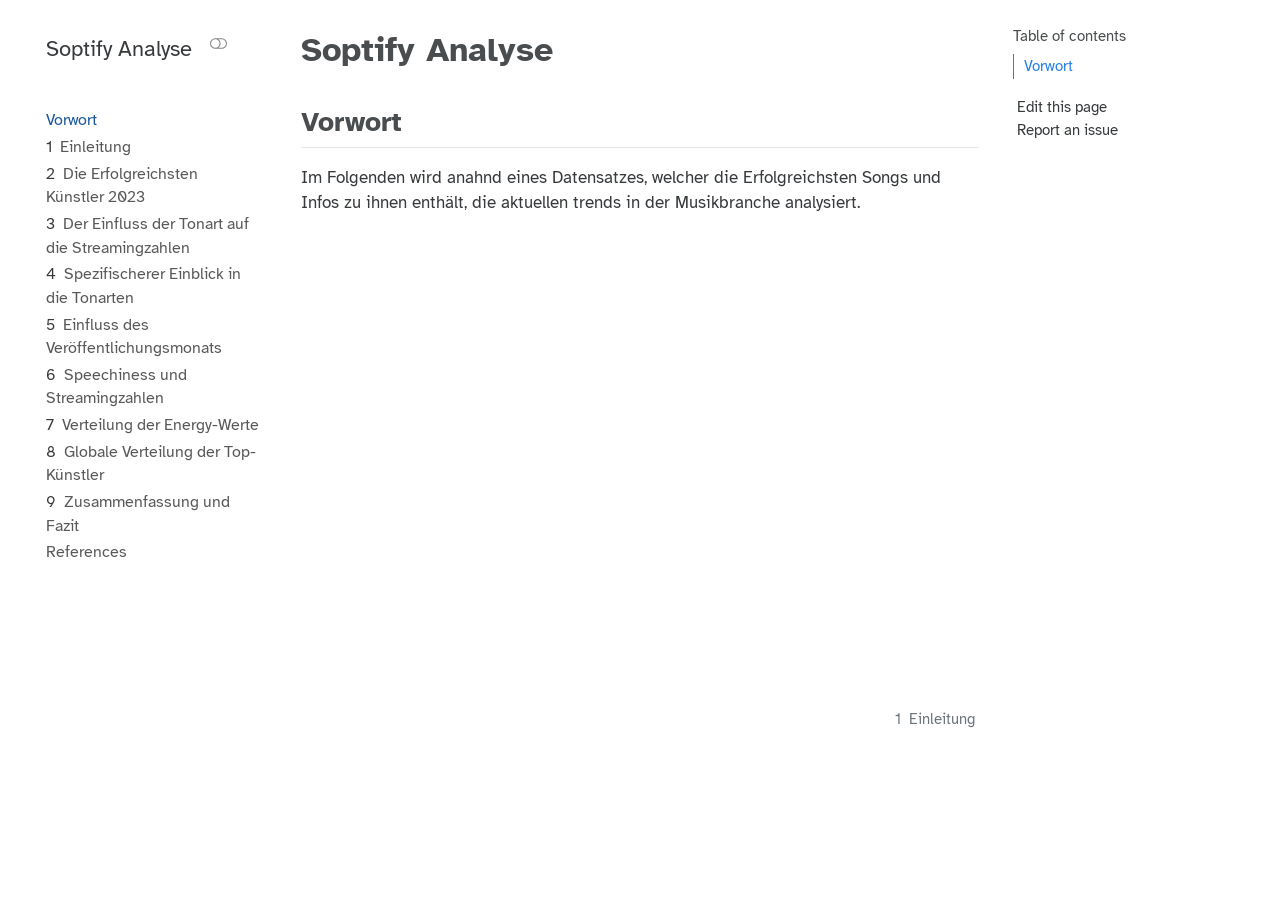
==== commit 9831f01e: "Built site for gh-pages" ====
--- a/index.html
+++ b/index.html
@@ -210,7 +210,7 @@
 
 <section id="vorwort" class="level2 unnumbered">
 <h2 class="unnumbered anchored" data-anchor-id="vorwort">Vorwort</h2>
-<p>c Im Folgenden wird anahnd eines Datensatzes, welcher die Erfolgreichsten Songs und Infos zu ihnen enthält, die aktuellen trends in der Musikbranche analysiert.</p>
+<p>Im Folgenden wird anahnd eines Datensatzes, welcher die Erfolgreichsten Songs und Infos zu ihnen enthält, die aktuellen trends in der Musikbranche analysiert.</p>
 
 
 </section>
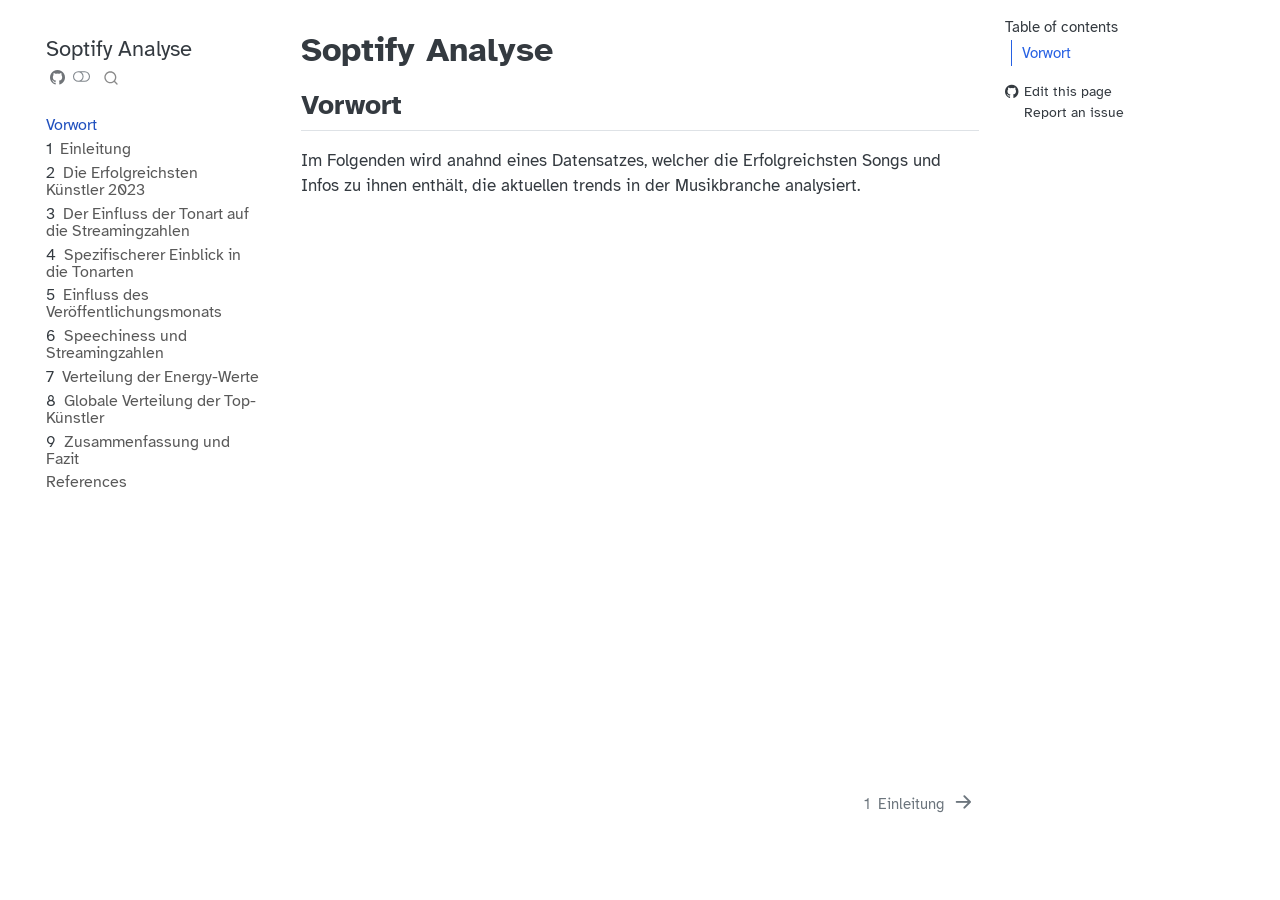
==== commit c891012a: "Built site for gh-pages" ====
--- a/index.html
+++ b/index.html
@@ -2,7 +2,7 @@
 <html xmlns="http://www.w3.org/1999/xhtml" lang="en" xml:lang="en"><head>
 
 <meta charset="utf-8">
-<meta name="generator" content="quarto-1.3.450">
+<meta name="generator" content="quarto-1.4.549">
 
 <meta name="viewport" content="width=device-width, initial-scale=1.0, user-scalable=yes">
 
@@ -49,7 +49,12 @@
   "collapse-after": 3,
   "panel-placement": "start",
   "type": "overlay",
-  "limit": 20,
+  "limit": 50,
+  "keyboard-shortcut": [
+    "f",
+    "/",
+    "s"
+  ],
   "language": {
     "search-no-results-text": "No results",
     "search-matching-documents-text": "matching documents",
@@ -58,6 +63,7 @@
     "search-more-match-text": "more match in this document",
     "search-more-matches-text": "more matches in this document",
     "search-clear-button-title": "Clear",
+    "search-text-placeholder": "",
     "search-detached-cancel-button-title": "Cancel",
     "search-submit-button-title": "Submit",
     "search-label": "Search"
@@ -67,7 +73,10 @@
 
 <meta property="og:title" content="Soptify Analyse">
 <meta property="og:description" content="">
-<meta property="og:site-name" content="Soptify Analyse">
+<meta property="og:image" content="https://laurenzbrahner.github.io/DST-Documentation//images/logo.png">
+<meta property="og:site_name" content="Soptify Analyse">
+<meta property="og:image:height" content="1185">
+<meta property="og:image:width" content="1196">
 </head>
 
 <body class="nav-sidebar floating">
@@ -76,12 +85,12 @@
   <header id="quarto-header" class="headroom fixed-top">
   <nav class="quarto-secondary-nav">
     <div class="container-fluid d-flex">
-      <button type="button" class="quarto-btn-toggle btn" data-bs-toggle="collapse" data-bs-target="#quarto-sidebar,#quarto-sidebar-glass" aria-controls="quarto-sidebar" aria-expanded="false" aria-label="Toggle sidebar navigation" onclick="if (window.quartoToggleHeadroom) { window.quartoToggleHeadroom(); }">
+      <button type="button" class="quarto-btn-toggle btn" data-bs-toggle="collapse" data-bs-target=".quarto-sidebar-collapse-item" aria-controls="quarto-sidebar" aria-expanded="false" aria-label="Toggle sidebar navigation" onclick="if (window.quartoToggleHeadroom) { window.quartoToggleHeadroom(); }">
         <i class="bi bi-layout-text-sidebar-reverse"></i>
       </button>
-      <nav class="quarto-page-breadcrumbs" aria-label="breadcrumb"><ol class="breadcrumb"><li class="breadcrumb-item"><a href="./index.html">Vorwort</a></li></ol></nav>
-      <a class="flex-grow-1" role="button" data-bs-toggle="collapse" data-bs-target="#quarto-sidebar,#quarto-sidebar-glass" aria-controls="quarto-sidebar" aria-expanded="false" aria-label="Toggle sidebar navigation" onclick="if (window.quartoToggleHeadroom) { window.quartoToggleHeadroom(); }">      
-      </a>
+        <nav class="quarto-page-breadcrumbs" aria-label="breadcrumb"><ol class="breadcrumb"><li class="breadcrumb-item"><a href="./index.html">Vorwort</a></li></ol></nav>
+        <a class="flex-grow-1" role="button" data-bs-toggle="collapse" data-bs-target=".quarto-sidebar-collapse-item" aria-controls="quarto-sidebar" aria-expanded="false" aria-label="Toggle sidebar navigation" onclick="if (window.quartoToggleHeadroom) { window.quartoToggleHeadroom(); }">      
+        </a>
       <button type="button" class="btn quarto-search-button" aria-label="" onclick="window.quartoOpenSearch();">
         <i class="bi bi-search"></i>
       </button>
@@ -91,21 +100,17 @@
 <!-- content -->
 <div id="quarto-content" class="quarto-container page-columns page-rows-contents page-layout-article">
 <!-- sidebar -->
-  <nav id="quarto-sidebar" class="sidebar collapse collapse-horizontal sidebar-navigation floating overflow-auto">
+  <nav id="quarto-sidebar" class="sidebar collapse collapse-horizontal quarto-sidebar-collapse-item sidebar-navigation floating overflow-auto">
     <div class="pt-lg-2 mt-2 text-left sidebar-header">
     <div class="sidebar-title mb-0 py-0">
       <a href="./">Soptify Analyse</a> 
-        <div class="sidebar-tools-main">
-    <a href="https://github.com/laurenzbrahner/DST-Documentation" rel="" title="Source Code" class="quarto-navigation-tool px-1" aria-label="Source Code"><i class="bi bi-github"></i></a>
+        <div class="sidebar-tools-main tools-wide">
+    <a href="https://github.com/laurenzbrahner/DST-Documentation" title="Source Code" class="quarto-navigation-tool px-1" aria-label="Source Code"><i class="bi bi-github"></i></a>
   <a href="" class="quarto-color-scheme-toggle quarto-navigation-tool  px-1" onclick="window.quartoToggleColorScheme(); return false;" title="Toggle dark mode"><i class="bi"></i></a>
+    <div id="quarto-search" class="quarto-navigation-tool px-1" title="Search"></div>
 </div>
     </div>
       </div>
-        <div class="mt-2 flex-shrink-0 align-items-center">
-        <div class="sidebar-search">
-        <div id="quarto-search" class="" title="Search"></div>
-        </div>
-        </div>
     <div class="sidebar-menu-container"> 
     <ul class="list-unstyled mt-1">
         <li class="sidebar-item">
@@ -177,7 +182,7 @@
     </ul>
     </div>
 </nav>
-<div id="quarto-sidebar-glass" data-bs-toggle="collapse" data-bs-target="#quarto-sidebar,#quarto-sidebar-glass"></div>
+<div id="quarto-sidebar-glass" class="quarto-sidebar-collapse-item" data-bs-toggle="collapse" data-bs-target=".quarto-sidebar-collapse-item"></div>
 <!-- margin-sidebar -->
     <div id="quarto-margin-sidebar" class="sidebar margin-sidebar">
         <nav id="TOC" role="doc-toc" class="toc-active">
@@ -186,7 +191,7 @@
   <ul>
   <li><a href="#vorwort" id="toc-vorwort" class="nav-link active" data-scroll-target="#vorwort">Vorwort</a></li>
   </ul>
-<div class="toc-actions"><div><i class="bi bi-github"></i></div><div class="action-links"><p><a href="https://github.com/laurenzbrahner/DST-Documentation/edit/main/index.qmd" class="toc-action">Edit this page</a></p><p><a href="https://github.com/laurenzbrahner/DST-Documentation/issues/new" class="toc-action">Report an issue</a></p></div></div></nav>
+<div class="toc-actions"><ul><li><a href="https://github.com/laurenzbrahner/DST-Documentation/edit/main/index.qmd" class="toc-action"><i class="bi bi-github"></i>Edit this page</a></li><li><a href="https://github.com/laurenzbrahner/DST-Documentation/issues/new" class="toc-action"><i class="bi empty"></i>Report an issue</a></li></ul></div></nav>
     </div>
 <!-- main -->
 <main class="content" id="quarto-document-content">
@@ -206,7 +211,9 @@
   </div>
   
 
+
 </header>
+
 
 <section id="vorwort" class="level2 unnumbered">
 <h2 class="unnumbered anchored" data-anchor-id="vorwort">Vorwort</h2>
@@ -259,6 +266,33 @@
       }
     }
   }
+  const toggleGiscusIfUsed = (isAlternate, darkModeDefault) => {
+    const baseTheme = document.querySelector('#giscus-base-theme')?.value ?? 'light';
+    const alternateTheme = document.querySelector('#giscus-alt-theme')?.value ?? 'dark';
+    let newTheme = '';
+    if(darkModeDefault) {
+      newTheme = isAlternate ? baseTheme : alternateTheme;
+    } else {
+      newTheme = isAlternate ? alternateTheme : baseTheme;
+    }
+    const changeGiscusTheme = () => {
+      // From: https://github.com/giscus/giscus/issues/336
+      const sendMessage = (message) => {
+        const iframe = document.querySelector('iframe.giscus-frame');
+        if (!iframe) return;
+        iframe.contentWindow.postMessage({ giscus: message }, 'https://giscus.app');
+      }
+      sendMessage({
+        setConfig: {
+          theme: newTheme
+        }
+      });
+    }
+    const isGiscussLoaded = window.document.querySelector('iframe.giscus-frame') !== null;
+    if (isGiscussLoaded) {
+      changeGiscusTheme();
+    }
+  }
   const toggleColorMode = (alternate) => {
     // Switch the stylesheets
     const alternateStylesheets = window.document.querySelectorAll('link.quarto-color-scheme.quarto-color-alternate');
@@ -325,13 +359,15 @@
       return localAlternateSentinel;
     }
   }
-  let localAlternateSentinel = 'default';
+  const darkModeDefault = false;
+  let localAlternateSentinel = darkModeDefault ? 'alternate' : 'default';
   // Dark / light mode switch
   window.quartoToggleColorScheme = () => {
     // Read the current dark / light value 
     let toAlternate = !hasAlternateSentinel();
     toggleColorMode(toAlternate);
     setStyleSentinel(toAlternate);
+    toggleGiscusIfUsed(toAlternate, darkModeDefault);
   };
   // Ensure there is a toggle, if there isn't float one in the top right
   if (window.document.querySelector('.quarto-color-scheme-toggle') === null) {
@@ -410,10 +446,9 @@
     // clear code selection
     e.clearSelection();
   });
-  function tippyHover(el, contentFn) {
+  function tippyHover(el, contentFn, onTriggerFn, onUntriggerFn) {
     const config = {
       allowHTML: true,
-      content: contentFn,
       maxWidth: 500,
       delay: 100,
       arrow: false,
@@ -423,8 +458,17 @@
       interactive: true,
       interactiveBorder: 10,
       theme: 'quarto',
-      placement: 'bottom-start'
+      placement: 'bottom-start',
     };
+    if (contentFn) {
+      config.content = contentFn;
+    }
+    if (onTriggerFn) {
+      config.onTrigger = onTriggerFn;
+    }
+    if (onUntriggerFn) {
+      config.onUntrigger = onUntriggerFn;
+    }
     window.tippy(el, config); 
   }
   const noterefs = window.document.querySelectorAll('a[role="doc-noteref"]');
@@ -437,6 +481,125 @@
       const id = href.replace(/^#\/?/, "");
       const note = window.document.getElementById(id);
       return note.innerHTML;
+    });
+  }
+  const xrefs = window.document.querySelectorAll('a.quarto-xref');
+  const processXRef = (id, note) => {
+    // Strip column container classes
+    const stripColumnClz = (el) => {
+      el.classList.remove("page-full", "page-columns");
+      if (el.children) {
+        for (const child of el.children) {
+          stripColumnClz(child);
+        }
+      }
+    }
+    stripColumnClz(note)
+    if (id === null || id.startsWith('sec-')) {
+      // Special case sections, only their first couple elements
+      const container = document.createElement("div");
+      if (note.children && note.children.length > 2) {
+        container.appendChild(note.children[0].cloneNode(true));
+        for (let i = 1; i < note.children.length; i++) {
+          const child = note.children[i];
+          if (child.tagName === "P" && child.innerText === "") {
+            continue;
+          } else {
+            container.appendChild(child.cloneNode(true));
+            break;
+          }
+        }
+        if (window.Quarto?.typesetMath) {
+          window.Quarto.typesetMath(container);
+        }
+        return container.innerHTML
+      } else {
+        if (window.Quarto?.typesetMath) {
+          window.Quarto.typesetMath(note);
+        }
+        return note.innerHTML;
+      }
+    } else {
+      // Remove any anchor links if they are present
+      const anchorLink = note.querySelector('a.anchorjs-link');
+      if (anchorLink) {
+        anchorLink.remove();
+      }
+      if (window.Quarto?.typesetMath) {
+        window.Quarto.typesetMath(note);
+      }
+      // TODO in 1.5, we should make sure this works without a callout special case
+      if (note.classList.contains("callout")) {
+        return note.outerHTML;
+      } else {
+        return note.innerHTML;
+      }
+    }
+  }
+  for (var i=0; i<xrefs.length; i++) {
+    const xref = xrefs[i];
+    tippyHover(xref, undefined, function(instance) {
+      instance.disable();
+      let url = xref.getAttribute('href');
+      let hash = undefined; 
+      if (url.startsWith('#')) {
+        hash = url;
+      } else {
+        try { hash = new URL(url).hash; } catch {}
+      }
+      if (hash) {
+        const id = hash.replace(/^#\/?/, "");
+        const note = window.document.getElementById(id);
+        if (note !== null) {
+          try {
+            const html = processXRef(id, note.cloneNode(true));
+            instance.setContent(html);
+          } finally {
+            instance.enable();
+            instance.show();
+          }
+        } else {
+          // See if we can fetch this
+          fetch(url.split('#')[0])
+          .then(res => res.text())
+          .then(html => {
+            const parser = new DOMParser();
+            const htmlDoc = parser.parseFromString(html, "text/html");
+            const note = htmlDoc.getElementById(id);
+            if (note !== null) {
+              const html = processXRef(id, note);
+              instance.setContent(html);
+            } 
+          }).finally(() => {
+            instance.enable();
+            instance.show();
+          });
+        }
+      } else {
+        // See if we can fetch a full url (with no hash to target)
+        // This is a special case and we should probably do some content thinning / targeting
+        fetch(url)
+        .then(res => res.text())
+        .then(html => {
+          const parser = new DOMParser();
+          const htmlDoc = parser.parseFromString(html, "text/html");
+          const note = htmlDoc.querySelector('main.content');
+          if (note !== null) {
+            // This should only happen for chapter cross references
+            // (since there is no id in the URL)
+            // remove the first header
+            if (note.children.length > 0 && note.children[0].tagName === "HEADER") {
+              note.children[0].remove();
+            }
+            const html = processXRef(null, note);
+            instance.setContent(html);
+          } 
+        }).finally(() => {
+          instance.enable();
+          instance.show();
+        });
+      }
+    }, function(instance) {
     });
   }
       let selectedAnnoteEl;
@@ -480,6 +643,7 @@
             }
             div.style.top = top - 2 + "px";
             div.style.height = height + 4 + "px";
+            div.style.left = 0;
             let gutterDiv = window.document.getElementById("code-annotation-line-highlight-gutter");
             if (gutterDiv === null) {
               gutterDiv = window.document.createElement("div");
@@ -505,6 +669,32 @@
         });
         selectedAnnoteEl = undefined;
       };
+        // Handle positioning of the toggle
+    window.addEventListener(
+      "resize",
+      throttle(() => {
+        elRect = undefined;
+        if (selectedAnnoteEl) {
+          selectCodeLines(selectedAnnoteEl);
+        }
+      }, 10)
+    );
+    function throttle(fn, ms) {
+    let throttle = false;
+    let timer;
+      return (...args) => {
+        if(!throttle) { // first call gets through
+            fn.apply(this, args);
+            throttle = true;
+        } else { // all the others get throttled
+            if(timer) clearTimeout(timer); // cancel #2
+            timer = setTimeout(() => {
+              fn.apply(this, args);
+              timer = throttle = false;
+            }, ms);
+        }
+      };
+    }
       // Attach click handler to the DT
       const annoteDls = window.document.querySelectorAll('dt[data-target-cell]');
       for (const annoteDlNode of annoteDls) {
@@ -568,7 +758,7 @@
   <div class="nav-page nav-page-previous">
   </div>
   <div class="nav-page nav-page-next">
-      <a href="./intro.html" class="pagination-link">
+      <a href="./intro.html" class="pagination-link" aria-label="<span class='chapter-number'>1</span>&nbsp; <span class='chapter-title'>Einleitung</span>">
         <span class="nav-page-text"><span class="chapter-number">1</span>&nbsp; <span class="chapter-title">Einleitung</span></span> <i class="bi bi-arrow-right-short"></i>
       </a>
   </div>
@@ -577,4 +767,5 @@
 
 
 
-</body></html>+
+<footer class="footer"><div class="nav-footer"><div class="nav-footer-center"><div class="toc-actions d-sm-block d-md-none"><ul><li><a href="https://github.com/laurenzbrahner/DST-Documentation/edit/main/index.qmd" class="toc-action"><i class="bi bi-github"></i>Edit this page</a></li><li><a href="https://github.com/laurenzbrahner/DST-Documentation/issues/new" class="toc-action"><i class="bi empty"></i>Report an issue</a></li></ul></div></div></div></footer></body></html>
